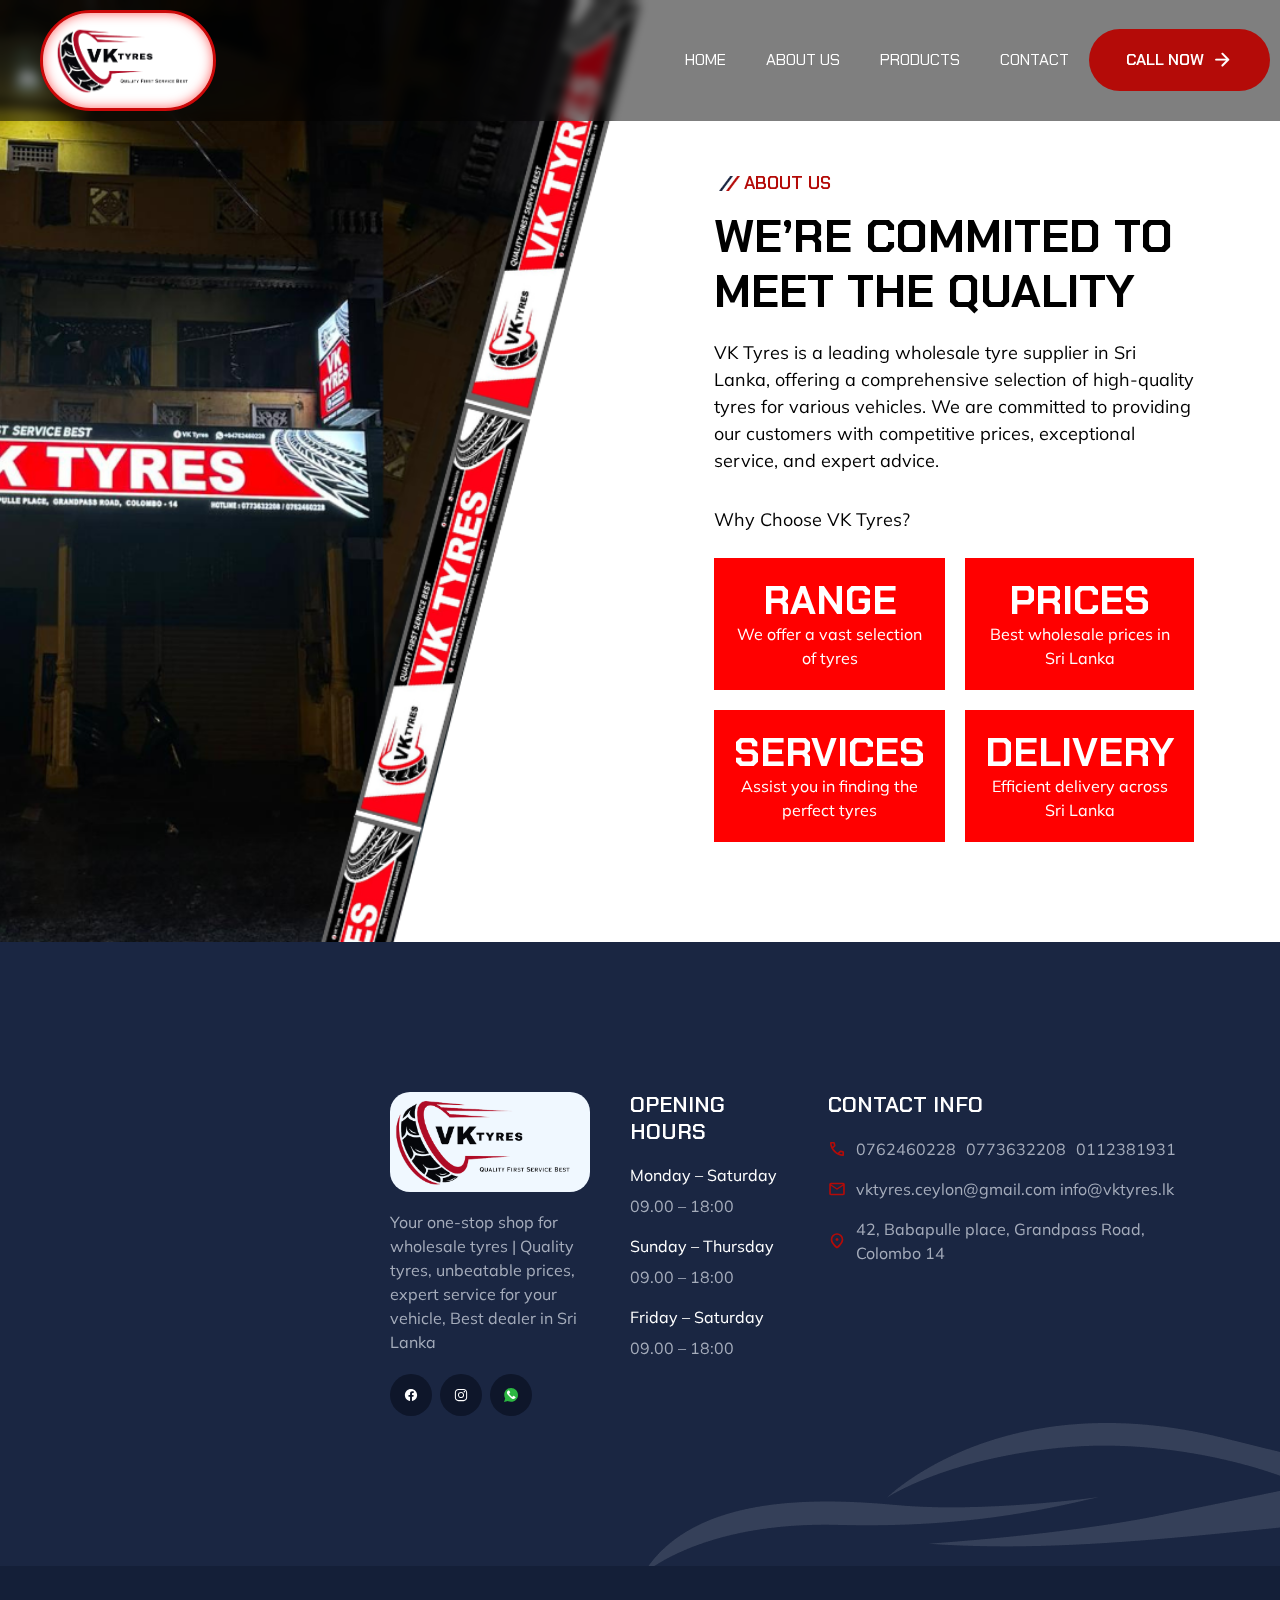
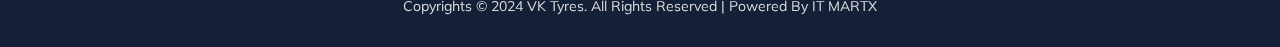
==== about.html @ d99afdb2 "xcvb" ====
<!DOCTYPE html>
<html lang="en">

<head>
  <meta charset="UTF-8">
  <meta http-equiv="X-UA-Compatible" content="IE=edge">
  <meta name="viewport" content="width=device-width, initial-scale=1.0">
  <title>VK Tyres - About Us</title>
  <meta name="title" content="VK Tyres Sri Lanka">
  <meta name="description" content="This is a tyre shop Sri Lanka">
  <link rel="shortcut icon" href="./favicon.svg" type="image/svg+xml">
  <link rel="stylesheet" href="font-awesome/css/font-awesome.min.css">
  <link rel="preconnect" href="https://fonts.googleapis.com">
  <link rel="preconnect" href="https://fonts.gstatic.com" crossorigin>
  <link href="https://fonts.googleapis.com/css2?family=Chakra+Petch:wght@400;600;700&family=Mulish&display=swap" rel="stylesheet">
  <link rel="stylesheet" href="https://fonts.googleapis.com/css2?family=Material+Symbols+Rounded:opsz,wght,FILL,GRAD@40,600,0,0">
  <link rel="stylesheet" href="./assets/css/style.css">
</head>

<body>
  <header class="headerB">
 
    <div class="containerB">
      <a href="index.html" class="logoB">
        <div class="logoclass">
          <img src="./assets/images/VKtyre.png" width="128" height="63" alt="VK Tyres">
        </div>
      </a>
      <nav class="navbar" data-navbar>
        <ul class="navbar-list">
          <li><a href="index.html" class="navbar-link">Home</a></li>
          <li><a href="about.html" class="navbar-link">About Us</a></li>
          <li><a href="products.html" class="navbar-link">Products</a></li>
          <li><a href="contact.html" class="navbar-link">Contact</a></li>
        </ul>
      </nav>
      <a href="tel:+94762460228" class="btn btn-primary">
        <span class="span">Call Now</span>
        <span class="material-symbols-rounded">arrow_forward</span>
      </a>
      <button class="nav-toggle-btn" aria-label="toggle menu" data-nav-toggler>
        <span class="nav-toggle-icon icon-1"></span>
        <span class="nav-toggle-icon icon-2"></span>
        <span class="nav-toggle-icon icon-3"></span>
      </button>
   
</div>
  </header>

  <main>
    <section id="about" class="section about has-before" aria-labelledby="about-label">
      <div class="container">
        <figure class="about-banner"></figure>
        <div class="about-content">
          <p class="section-subtitle :light">About Us</p>
          <h2 class="h2 section-title">We’re Commited to Meet the Quality</h2>
          <p class="section-text">VK Tyres is a leading wholesale tyre supplier in Sri Lanka, offering a comprehensive selection of high-quality tyres for various vehicles. We are committed to providing our customers with competitive prices, exceptional service, and expert advice.</p>
          <br />
          <p class="section-text">Why Choose VK Tyres?</p>
          <ul class="about-list">
            <li class="about-item">
              <p><strong class="display-1 strong">Range</strong> We offer a vast selection of tyres</p>
            </li>
            <li class="about-item">
              <p><strong class="display-1 strong">Prices</strong> Best wholesale prices in Sri Lanka</p>
            </li>
            <li class="about-item">
              <p><strong class="display-1 strong">Services</strong> Assist you in finding the perfect tyres</p>
            </li>
            <li class="about-item">
              <p><strong class="display-1 strong">Delivery</strong> Efficient delivery across Sri Lanka</p>
            </li>
          </ul>
        </div>
      </div>
    </section>
  </main>

  <!-- Footer Section -->
  <footer class="footer">
    <div class="footer-top section">
      <div class="container">
        <div class="footer-brand">
          <a href="index.html" class="logo">
            <img src="./assets/images/VKtyre.png" width="128" height="63" alt="VK Tyres" style="background-color: aliceblue; border-radius: 20px;">
          </a>
          <p class="footer-text">
            Your one-stop shop for wholesale tyres | Quality tyres, unbeatable prices, expert service for your vehicle, Best dealer in Sri Lanka
          </p>
          <ul class="social-list">
            <li><a href="#" class="social-link"><img src="./assets/images/facebook.svg" alt="facebook"></a></li>
            <li><a href="#" class="social-link"><img src="./assets/images/instagram.svg" alt="instagram"></a></li>
            <li><a href="#" class="social-link"><img src="./assets/images/whatsapp-svgrepo-com footer.svg" alt="whatsapp"></a></li>
          </ul>
        </div>
        <ul class="footer-list">
          <li>
            <p class="h3">Opening Hours</p>
          </li>
          <li>
            <p class="p">Monday – Saturday</p>
            <span class="span">09.00 – 18:00</span>
          </li>
          <li>
            <p class="p">Sunday – Thursday</p>
            <span class="span">09.00 – 18:00</span>
          </li>
          <li>
            <p class="p">Friday – Saturday</p>
            <span class="span">09.00 – 18:00</span>
          </li>
        </ul>
        <ul class="footer-list">
          <li>
            <p class="h3">Contact Info</p>
          </li>
          <li>
            <a href="tel:+94762460228" class="footer-link">
              <span class="material-symbols-rounded">call</span>
              <span class="span">0762460228</span>
              <span class="span">0773632208</span>
              <span class="span">0112381931</span>
            </a>
          </li>
          <li>
            <a href="mailto:info@vktyres.lk" class="footer-link">
              <span class="material-symbols-rounded">mail</span>
              <span class="span">vktyres.ceylon@gmail.com info@vktyres.lk</span>
            </a>
          </li>
          <li>
            <address class="footer-link address">
              <span class="material-symbols-rounded">location_on</span>
              <span class="span">42, Babapulle place, Grandpass Road, Colombo 14</span>
            </address>
          </li>
        </ul>
      </div>
      <img src="./assets/images/footer-shape-3.png" width="637" height="173" loading="lazy" alt="Shape" class="shape shape-3 move-anim">
    </div>
    <div class="footer-bottom">
      <div class="container">
        <p class="copyright">Copyrights © 2024 VK Tyres. All Rights Reserved | Powered By IT MARTX</p>
        <img src="./assets/images/tyreslider.png" width="805" height="652" loading="lazy" alt="Red Car" class="shape shape-1 move-anim slideimg">
      </div>
    </div>
  </footer>

  <button id="scrollToTopBtn" title="Go to top">
    <span class="material-symbols-rounded">arrow_upward</span>
  </button>

  <script>
    let mybutton = document.getElementById("scrollToTopBtn");
    window.onscroll = function() {
      scrollFunction();
    };

    function scrollFunction() {
      if (document.body.scrollTop > 20 || document.documentElement.scrollTop > 20) {
        mybutton.style.display = "block";
      } else {
        mybutton.style.display = "none";
      }
    }

    mybutton.onclick = function() {
      document.body.scrollTop = 0;
      document.documentElement.scrollTop = 0;
    };
  </script>
  <script src="./assets/js/script.js"></script>
</body>

</html>
---- assets/css/style.css ----
:root {

  /**
   * colors
   */

  --international-orange-engineering: hsl(1, 91%, 37%);
  --cadet-blue-creyola: hsl(222, 14%, 69%);
  --oxford-blue-1: hsl(222, 47%, 15%);
  --oxford-blue-2: hsl(222, 44%, 14%);
  --oxford-blue-3: hsl(222, 50%, 11%);
  --sonic-silver: hsl(0, 0%, 44%);
  --space-cadet: hsl(222, 44%, 18%);
  --pastel-pink: hsl(1, 53%, 75%);
  --eerie-black: hsl(0, 0%, 15%);
  --light-gray: hsl(0, 0%, 80%);
  --white: hsl(0, 0%, 100%);

  /**
   * typography
   */

  --ff-chakra-petch: 'Chakra Petch', sans-serif;
  --ff-mulish: 'Mulish', sans-serif;
  
  --fs-1: 3.5rem;
  --fs-2: 3rem;
  --fs-3: 2.4rem;
  --fs-4: 1.8rem;
  --fs-5: 1.4rem;
  --fs-6: 1.2rem;
  
  --fw-400: 400;
  --fw-600: 600;
  --fw-700: 700;

  /**
   * spacing
   */

  --section-padding: 60px;

  /**
   * box shadow
   */

  --shadow: 0px 0px 100px 0px hsl(216, 9%, 90%);

  /**
   * border radius
   */

  --radius-pill: 100px;
  --radius-circle: 50%;

  /**
   * transition
   */

  --transition: 0.25s ease;
  --cubic-out: cubic-bezier(0.05, 0.83, 0.52, 0.97);

}





/*-----------------------------------*\
  #RESET
\*-----------------------------------*/

*,
*::before,
*::after {
  margin: 0;
  padding: 0;
  box-sizing: border-box;
}

li { list-style: none; }

a,
img,
span,
button { display: block; }

a {
  color: inherit;
  text-decoration: none;
}

img { height: auto; }

button {
  background: none;
  border: none;
  font: inherit;
  cursor: pointer;
}

address { font-style: normal; }

html {
  font-family: var(--ff-mulish);
  font-size: 10px;
  scroll-behavior: smooth;
}

body {
  background-color: var(--white);
  color: var(--sonic-silver);
  font-size: 1.6rem;
  line-height: 1.5;
}

:focus-visible { outline-offset: 4px; }

::-webkit-scrollbar { width: 10px; }

::-webkit-scrollbar-track { background-color: hsl(0, 0%, 98%); }

::-webkit-scrollbar-thumb { background-color: hsl(0, 0%, 80%); }

::-webkit-scrollbar-thumb:hover { background-color: hsl(0, 0%, 70%); }




.logoclass{
  padding-inline: 16px;
  background-color: rgb(255, 255, 255); 
  backdrop-filter: blur(7px) saturate(180%); 
  -webkit-backdrop-filter: blur(7px) saturate(180%); 
  border: 3px solid rgb(204, 9, 9); 
  border-radius: 100px; 
  box-shadow: 0 0 12px rgba(255, 0, 0, 0.604) inset;
  padding: 10px;
}
/*-----------------------------------*\
  #REUSED STYLE
\*-----------------------------------*/

.container { padding-inline: 16px;
 }
 .containerH { padding-inline: 16px;
  max-width: 540px;
  width: 100%;
  margin-inline: auto;
  display: flex;
  justify-content: space-between;
  align-items: center;
  display: grid;
  gap: 30px;
 }



.material-symbols-rounded {
  --fs: 1em;
  font-variation-settings: 'FILL' 0, 'wght' 600, 'GRAD' 0, 'opsz' 40;
  font-size: var(--fs);
  width: 1em;
  overflow: hidden;
}

.has-bg-image {
  background-repeat: no-repeat;
  background-size: cover;
  background-position: left;
}

.section-subtitle {
  max-width: max-content;
  font-family: var(--ff-chakra-petch);
  font-size: var(--fs-5);
  font-weight: var(--fw-600);
  text-transform: uppercase;
  margin-block-end: 12px;
  margin-inline: auto;
}

.section-subtitle::before {
  content: "";
  display: inline-block;
  height: 15px;
  width: 30px;
  margin-block-end: -2px;
  background-repeat: no-repeat;
  background-size: contain;
  background-position: center;
}

.section-subtitle.\:dark { color: var(--white); }

.section-subtitle.\:dark::before { background-image: url('../images/text-bars-light.png'); }

.section-subtitle.\:light { color: var(--international-orange-engineering); }

.section-subtitle.\:light::before { background-image: url('../images/text-bars-dark.png'); }

.section-title { text-align: center; }

.h1,
.h2,
.h3,
.display-1 {
  font-family: var(--ff-chakra-petch);
  font-weight: var(--fw-700);
  text-transform: uppercase;
}

.display-1 { font-size: var(--fs-1); }

.h1 {
  color: var(--white);
  font-size: var(--fs-2);
  line-height: 1.1;
  letter-spacing: 1px;
}

.h2,
.h3 {
  color: var(--eerie-black);
  font-weight: var(--fw-600);
  line-height: 1.2;
}

.h2 { font-size: var(--fs-3); }

.h3 { font-size: var(--fs-4); }

.btn {
  background-color: var(--international-orange-engineering);
  color: var(--white);
  max-width: max-content;
  font-family: var(--ff-chakra-petch);
  font-weight: var(--fw-600);
  text-transform: uppercase;
  display: flex;
  align-items: center;
  gap: 8px;
  padding: 12px 20px;
  border: 1px solid transparent;
  border-radius: var(--radius-pill);
  transition: var(--transition);
  will-change: transform;
}

.btn:is(:hover, :focus-visible) {
  transform: translateY(-5px);
  background-color: var(--oxford-blue-3);
  border-color: var(--white);
}

.move-anim { animation: moving 2s ease-in-out infinite alternate; }

@keyframes moving {
  0% { transform: translateY(0); }
  100% { transform: translateY(10px); }
}

.section { padding-block: var(--section-padding); }

.btn-link {
  font-family: var(--ff-chakra-petch);
  text-transform: uppercase;
  color: var(--international-orange-engineering);
  font-weight: var(--fw-700);
}

.w-100 { width: 100%; }

.img-holder {
  aspect-ratio: var(--width) / var(--height);
  background-color: var(--light-gray);
  overflow: hidden;
}

.img-cover {
  width: 100%;
  height: 100%;
  object-fit: cover;
}

.has-scrollbar {
  display: flex;
  align-items: center;
  gap: 30px;
  overflow-x: auto;
  scroll-snap-type: inline mandatory;
  padding-block-end: 20px;
}

.scrollbar-item {
  min-width: 100%;
  scroll-snap-align: start;
}

.has-scrollbar::-webkit-scrollbar { height: 16px; }

.has-scrollbar::-webkit-scrollbar-track {
  background-color: var(--pastel-pink);
  border-radius: 20px;
}

.has-scrollbar::-webkit-scrollbar-thumb {
  background-color: var(--international-orange-engineering);
  border-radius: 20px;
  border: 3px solid var(--pastel-pink);
}

.has-scrollbar::-webkit-scrollbar-button { width: 15%; }


#scrollToTopBtn {
  display: none; 
  position: fixed; 
  bottom: 20px; 
  right: 30px; 
  z-index: 99; 
  border: none;
  outline: none; 
  background-color: #e40707; 
  opacity: 80%;
  color: rgb(243, 243, 243); 
  cursor: pointer; 
  padding: 15px; 
  border-radius: 10px; 
  font-size: 18px;
}

#scrollToTopBtn:hover {
  background-color: #555; 
}



/*-----------------------------------*\
  #HEADER
\*-----------------------------------*/

.header .btn { display: none; }

.header {
  position: fixed;
  top: 0;
  left: 0;
  width: 100%;
  padding: 40px 15px;
  padding-inline-start: 40px;
  z-index: 1000; /* Ensure a high z-index */

}



.header .container {
  display: flex;
  justify-content: space-between;
  align-items: center;

}

.logo img { width: 200px; }

.nav-toggle-icon {
  width: 30px;
  height: 2px;
  background-color: var(--white);
  transition: var(--transition);
}

.nav-toggle-icon:not(:last-child) { margin-block-end: 7px; }

.nav-toggle-btn.active .icon-2 {
  opacity: 0;
  transform: translateX(-10px);
}

.nav-toggle-btn.active .icon-1 { transform: rotate(45deg) translate(8px, 8px); }

.nav-toggle-btn.active .icon-3 { transform: rotate(-45deg) translate(4px, -4px); }

.navbar {
  position: absolute;
  top: 100px;
  right: 30px;
  background-color: var(--international-orange-engineering);
  min-width: max-content;
  width: 30%;
  transform: translateY(20px);
  opacity: 0;
  visibility: hidden;
  transition: 0.25s var(--cubic-out);
  z-index: 2;
}

.navbar.active {
  transform: translateY(0);
  opacity: 1;
  visibility: visible;
  transition-duration: 0.5s;
}

.navbar-link {
  font-family: var(--ff-chakra-petch);
  font-size: var(--fs-5);
  text-transform: uppercase;
  color: var(--white);
  padding: 10px 20px;
  transition: var(--transition);
}

.navbar-link:is(:hover, :focus-visible) {
  background-color: var(--white);
  color: var(--international-orange-engineering);
}


/* Header two  */
.header .btn { display: none; }

.headerB {
  position: fixed;
  top: 0;
  left: 0;
  width: 100%;
  padding: 10px;
  padding-inline-start: 40px;
  z-index: 1000; 
  background-color: rgba(0, 0, 0, 0.5);

  /* Add glass effect styles */
  backdrop-filter: blur(5px); /* Blur the background for a glass-like effect */
  -webkit-backdrop-filter: blur(5px); /* For webkit browsers (Safari, Chrome) */
}



.headerB .containerB {
  display: flex;
  justify-content: space-between;
  align-items: center;

}

.logoB img { width: 150px; }

.nav-toggle-icon {
  width: 30px;
  height: 2px;
  background-color: var(--white);
  transition: var(--transition);
}

.nav-toggle-icon:not(:last-child) { margin-block-end: 7px; }

.nav-toggle-btn.active .icon-2 {
  opacity: 0;
  transform: translateX(-10px);
}

.nav-toggle-btn.active .icon-1 { transform: rotate(45deg) translate(8px, 8px); }

.nav-toggle-btn.active .icon-3 { transform: rotate(-45deg) translate(4px, -4px); }

.navbar {
  position: absolute;
  top: 100px;
  right: 30px;
  background-color: var(--international-orange-engineering);
  min-width: max-content;
  width: 30%;
  transform: translateY(20px);
  opacity: 0;
  visibility: hidden;
  transition: 0.25s var(--cubic-out);
  z-index: 2;
}

.navbar.active {
  transform: translateY(0);
  opacity: 1;
  visibility: visible;
  transition-duration: 0.5s;
}

.navbar-link {
  font-family: var(--ff-chakra-petch);
  font-size: var(--fs-5);
  text-transform: uppercase;
  color: var(--white);
  padding: 10px 20px;
  transition: var(--transition);
}

.navbar-link:is(:hover, :focus-visible) {
  background-color: var(--white);
  color: var(--international-orange-engineering);
}




/*-----------------------------------*\
  #HERO
\*-----------------------------------*/

.hero {
  position: relative;
  padding-block-start: calc(var(--section-padding) + 70px);
  text-align: center;
  z-index: 1;
  overflow: hidden;
}

.hero .container {
  display: grid;
  gap: 30px;
  
}

.hero .section-subtitle { text-transform: unset; }

.hero .section-text {
  color: var(--white);
  margin-block: 14px 18px;
}

.hero .btn { margin-inline: auto; }

.hero-banner { aspect-ratio: var(--width) / var(--height); }

.hero-banner img {
  position: absolute;
  bottom: 0;
  right: 0;
  width: 90%;
  z-index: -1;
}





/*-----------------------------------*\
  #ABOUT
\*-----------------------------------*/

.about {
  background-color: white;
  color:black;
  text-align: center;
  padding-block-start: calc(var(--section-padding) + 70px);
}

.about .container {
  display: grid;
  gap: 50px;
}

.about .section-title { color:black; }

.about .section-text:nth-child(3) { margin-block: 12px 8px; }

.about-list {
  display: grid;
  gap: 25px;
  margin-block-start: 25px;
}

.about-item {
  background-color: red;
  padding: 40px 20px;
  transition: var(--transition);
  color: white;
}

.about-item:hover {
  background-color: rgb(0, 0, 5);
  transform: translateY(-8px);
  color: white;
}

.about-item .strong {
  display: block;
  line-height: 1.1;
}







/*-----------------------------------*\
  #FOOTER
\*-----------------------------------*/

.footer { color: var(--cadet-blue-creyola); }

.footer .shape { display: none; }

.footer-top { background-color: var(--space-cadet); }

.footer-top .container {
  display: grid;
  gap: 40px;
}

.footer-text { margin-block: 18px 20px; }

.social-list {
  display: flex;
  gap: 8px;
}

.social-link {
  background-color: var(--oxford-blue-3);
  padding: 14px;
  border-radius: var(--radius-circle);
  transition: var(--transition);
}

.social-link:is(:hover, :focus-visible) {
  background-color: var(--international-orange-engineering);
  transform: translateY(-5px);
}

.footer .h3 {
  color: var(--white);
  margin-block-end: 18px;
}

.footer-list .p {
  color: var(--white);
  font-weight: var(--fw-400);
  margin-block-end: 7px;
}

.footer-list li:not(:first-child) { margin-block-start: 16px; }

.footer-link {
  display: flex;
  align-items: center;
  gap: 10px;
}

.footer-link:is(:hover, :focus-visible) { color: var(--international-orange-engineering); }

.footer-link .material-symbols-rounded {
  flex-shrink: 0;
  font-size: 1.8rem;
  color: var(--international-orange-engineering);
}

.footer-bottom {
  background-color: var(--oxford-blue-1);
  padding-block: 20px;
}

.copyright {
  text-align: center;
  font-size: var(--fs-6);
  color: #ddd;
}






/* product section  */

.section.products {
  padding: 50px 0;
  background-color: #f8f8f8;
  color: black;
  padding-block-start: calc(var(--section-padding) + 70px);
}

.section-subtitle {
  color: #ff0000;
}

.section-title {
  color: #000000;
  margin-bottom: 20px;
}

.product-categories {
  display: flex;
  flex-wrap: wrap;
  gap: 15px;
  justify-content: center;
  margin-bottom: 30px;
}

.category-btn {
  background-color: #ff0000;
  border: none;
  color: #fff;
  padding: 10px 20px;
  cursor: pointer;
  font-weight: bold;
}

.category-btn:hover {
  background-color: #cc0000;
}

.product-list {
  display: grid;
  grid-template-columns: repeat(auto-fit, minmax(200px, 1fr));
  gap: 20px;
}

.product-card {
  background-color: #dbd6d600;
  padding: 20px;
  text-align: center;
  border: 1px solid #d60303;
 border-radius: 20px;
}



.product-image {
  width: 100%;
  height: 350px;
  border-radius: 15px;
  object-fit: cover;
}

.product-name {
  color: #050505;
  margin-top: 10px;
  font-weight: bold;
}

@media (max-width: 768px) {
  .product-categories {
    flex-direction: column;
  }

  .category-btn {
    width: 100%;
    margin-bottom: 10px;
  }

  .product-list {
    grid-template-columns: 1fr;
  }

  .product-card {
    padding: 15px;
  }

  .product-image {
    height: 250px;
  }
}
/* product section end  */



/* contact */

/* Contact Section Styles */
.contact-section {
  padding: 40px 20px;
  background-image: url(../images/storeimg.jpeg);
  padding-block-start: calc(var(--section-padding) + 70px);
}

.contactbody {
  background-color: #000;
}

.containerrr {
  max-width: 1200px;
  margin: auto;
  padding: 0 20px;
}

.contact-section h2 {
  text-align: center;
  margin-bottom: 30px;
  color: #ffffff;
  font-size: 2.5em;
  text-transform: uppercase;
}

.contact-details {
  display: flex;
  flex-wrap: wrap;
  justify-content: space-between;
}

.contact-item {
  flex: 1 1 45%;
  background: rgba(255, 255, 255, 0.1); /* Semi-transparent white background */
  backdrop-filter: blur(10px); /* Add blur effect */
  -webkit-backdrop-filter: blur(10px); /* Forwebkit browsers */
  margin: 10px;
  padding: 20px;
  box-shadow: 0 0 15px rgba(0, 0, 0, 0.1); /* Subtle inset shadow */
  border-radius: 10px;
  transition: transform 0.3s;
}

.contact-item:hover {
  transform: scale(1.05);
}

.contact-item h3 {
  margin-bottom: 10px;
  color: #e8dede;
  font-size: 1.5em;
}

.contact-item p {
  margin-bottom: 10px;
  color: #ddd;
  font-size: 1.1em;
}

/* Media Queries */
@media (max-width: 768px) {
  .contact-item {
      flex: 1 1 100%;
  }

  .contact-section h2 {
      font-size: 2em;
  }

  .contact-item h3 {
      font-size: 1.3em;
  }

  .contact-item p {
      font-size: 1em;
  }
}

@media (max-width: 480px) {
  .contact-section {
      padding: 20px 10px;
  }

  .containerrr {
      padding: 0 10px;
  }

  .contact-section h2 {
      font-size: 1.8em;
  }

  .contact-item {
      margin: 10px 0;
  }

  .contact-item h3 {
      font-size: 1.2em;
  }

  .contact-item p {
      font-size: 0.9em;
  }
}

/* contact end  */

  




/*-----------------------------------*\
  #MEDIA QUERIES
\*-----------------------------------*/

/**
 * responsive for large than 575px screen
 */

@media (min-width: 575px) {

  /**
   * CUSTOM PROPERTY
   */

  :root {

    /**
     * typography
     */

    --fs-2: 4rem;
    --fs-3: 2.8rem;
    --fs-4: 2rem;

  }



  /**
   * REUSED STYLE
   */

  .container {
    max-width: 540px;
    width: 100%;
    margin-inline: auto;
  }

  .section-subtitle { --fs-5: 1.6rem; }

  .h2 { font-weight: var(--fw-700); }



  /**
   * HERO
   */

  .hero .container { max-width: unset; }

  .hero-content {
    max-width: 520px;
    margin-inline: auto;
  }

  .hero .section-text { font-size: 1.8rem; }



  /**
   * SERVICE
   */

  .service .section-title { margin-block-end: 30px; }

  .service-list {
    display: grid;
    grid-template-columns: 1fr 1fr;
    gap: 30px;
    margin-block-end: 40px;
  }



  /**
   * ABOUT
   */

  .about-list {
    grid-template-columns: 1fr 1fr;
    gap: 20px;
  }

  .about-item { padding-block: 20px; }



  /**
   * WORK
   */

  .scrollbar-item { min-width: calc(50% - 15px); }



  /**
   * FOOTER
   */

  .footer-top {
    position: relative;
    overflow: hidden;
  }

  .footer-top .container { grid-template-columns: 1fr 1fr; }

  .footer .shape-3 {
    display: block;
    position: absolute;
    bottom: -30px;
    right: 0;
  }

  .slideimg{
    padding-right: 200px;
  }

}





/**
 * responsive for large than 768px screen
 */

@media (min-width: 768px) {

  /**
   * CUSTOM PROPERTY
   */

  :root {

    /**
     * typography
     */

    --fs-1: 4rem;
    --fs-2: 5rem;
    --fs-3: 3.4rem;

  }



  /**
   * REUSED STYLE
   */

  .container,
  .hero-content { max-width: 720px; }

  .btn { padding: 16px 32px; }

  .section-subtitle { --fs-5: 1.8rem; }

  .section-title:not(.h1) {
    max-width: 500px;
    margin-inline: auto;
  }



  /**
   * HERO
   */

  .hero { --section-padding: 120px; }

  .hero .section-text { margin-block-end: 30px; }



  /**
   * SERVICE
   */

  .service-banner {
    display: block;
    position: relative;
  }

  .service-list { grid-template-columns: repeat(3, 1fr); }

  .service-banner img {
    position: absolute;
    top: 0;
    left: -25%;
    margin-block-start: 15%;
    width: 150%;
    transform-origin: top;
  }



  /**
   * ABOUT
   */
   
  .about-banner { max-width: max-content; }

  .about-banner,
  .about .section-text { margin-inline: auto; }

  .about .section-text { max-width: 520px; }



  /**
   * FOOTER
   */

  .footer-top .container { grid-template-columns: 1fr 0.9fr 0.9fr; }

  .copyright { --fs-6: 1.4rem; }

}





/**
 * responsive for large than 992px screen
 */

@media (min-width: 992px) {

  /**
   * CUSTOM PROPERTY
   */

  :root {

    /**
     * typography
     */

    --fs-2: 4.4rem;
    --fs-3: 3.8rem;
    --fs-4: 2.2rem;

    /**
     * spacing
     */

    --section-padding: 100px;

  }



  /**
   * REUSED STYLE
   */

  .container { max-width: 960px; }

  .section-text,
  .card-text { font-size: 1.8rem; }



  /**
   * HEADER
   */

  .nav-toggle-btn { display: none; }

  .header .container { gap: 30px; }

  .navbar,
  .navbar.active {
    all: unset;
    display: block;
    margin-inline-start: auto;
  }

  .navbar-list { display: flex; }

  .navbar-link {
    position: relative;
    font-size: unset;
  }

  .navbar-link:is(:hover, :focus-visible) {
    background: none;
    color: var(--white);
  }

  .navbar-link::after {
    content: url("../images/nav-before-img.png");
    position: absolute;
    bottom: -8px;
    left: 50%;
    transform: translateX(-50%);
    opacity: 0;
  }

  .navbar-link:is(:hover, :focus-visible)::after { opacity: 1; }

  .header .btn {
    display: flex;
    padding: 12px 24px;
    font-size: var(--fs-5);
  }



  /**
   * HERO
   */

  .hero {
    text-align: left;
    padding-block-end: 80px;
  }

  .hero .container {
    max-width: 960px;
    grid-template-columns: 1fr 1fr;
  }

  .hero :is(.section-subtitle, .btn) { margin-inline: 0; }

  .hero .section-title { text-align: left; }

  .hero-banner img { width: 55%; }



  /**
   * SERVICE
   */

  .service-card .card-text {
    padding-inline: 25px;
    line-height: 1.45;
    margin-block-end: 15px;
  }

  .service-list li:nth-child(-2n+3) { margin-block-start: 90px; }

  .service-list li:nth-child(4) { margin-inline-end: 60px; }

  .service-list li:nth-child(6) { margin-inline-start: 60px; }

  .service-banner img {
    left: -55%;
    margin-block-start: -30%;
    width: 210%;
  }



  /**
   * ABOUT
   */

  .about {
    position: relative;
    z-index: 1;
  }

  .about,
  .about .section-title { text-align: left; }

  .about .container {
    grid-template-columns: 1fr 0.75fr;
    gap: 30px;
  }

  .about .section-subtitle { margin-inline: 0; }

  .about-banner,
  .about-banner .w-100 { margin-inline: auto 0; }

  .about-banner .w-100 { width: 40%; }

  .about-item { text-align: center; }

  .about::before {
    content: "";
    position: absolute;
    top: 0;
    left: 0;
    right: 380px;
    width: 50%;
    height: 100%;
    background-image: url('../images/storeimg.png');
    background-repeat: no-repeat;
    background-size: cover;
    background-position: right;
    z-index: -1;
  }



  /**
   * WORK
   */

  .has-scrollbar { overflow-x: visible; }

  .scrollbar-item { min-width: calc(33.33% - 20px); }

}





/**
 * responsive for large than 1200px screen
 */

@media (min-width: 1200px) {

  /**
   * CUSTOM PROPERTY
   */

  :root {

    /**
     * typography
     */

    --fs-2: 5rem;
    --fs-3: 4.6rem;

  }



  /**
   * REUSED STYLE
   */

  .container,
  .hero .container { max-width: 1140px; }

  .btn { padding: 18px 36px; }

  .btn .material-symbols-rounded { --fs: 1.3em; }



  /**
   * HEADER
   */

  .header { padding-block: 25px; }

  .logo img { width: 200px; }

  .header .btn {
    font-size: unset;
    padding-block: 15px;
  }



  /**
   * HERO
   */

  .hero { padding-block: 250px 180px; }

  .hero .container { grid-template-columns: 1fr 0.9fr; }

  .hero .section-text {
    font-size: 2rem;
    padding-inline-end: 120px;
  }

  .hero-banner img { width: 70%; }



  /**
   * SERVICE
   */

  .service .section-title { max-width: 700px; }

  .service-list { margin-block-end: 70px; }

  .service-list li:nth-child(2) .card-text {
    padding-inline: 50px;
  }

  .service-list li:nth-child(-2n+3) {
    margin-block-start: 110px;
  }

  .service-list li:is(:nth-child(1), :nth-child(6)) {
    margin-inline-start: 75px;
  }

  .service-list li:is(:nth-child(3), :nth-child(4)) {
    margin-inline-end: 75px;
  }

  .service-banner img {
    width: max-content;
    left: -41%;
  }



  /**
   * WORK
   */

  .work-card .card-btn {
    font-size: 2.4rem;
    width: 55px;
    height: 55px;
  }



  /**
   * FOOTER
   */

  .footer-top { padding-block: 150px; }

  .footer-top .container { padding-inline-start: 25%; }

  .footer-bottom {
    position: relative;
    padding-block: 30px;
    z-index: 1;
  }

  .footer :is(.shape-1, .shape-2) {
    display: block;
    position: absolute;
    bottom: 0;
    width: 50%;
    pointer-events: none;
    z-index: -1;
  }

  .footer .shape-1 { left: -100px; }

  .footer .shape-2 { left: -50px; }

}





/**
 * responsive for large than 1400px screen
 */

@media (min-width: 1400px) {

  /**
   * CUSTOM PROPERTY
   */

  :root {

    /**
     * typography
     */

    --fs-2: 6rem;

    /**
     * spacing
     */

    --section-padding: 140px;

  }



  /**
   * REUSED STYLE
   */

  :is(.header, .hero) .container { max-width: 1280px; }

  .section-subtitle::before {
    height: 20px;
    margin-inline-end: 5px;
  }



  /**
   * HEADER
   */

  .header .btn { padding: 18px 36px; }



  /**
   * HERO
   */

  .hero { padding-block: 280px; }

  .hero .section-text { padding-inline-end: 90px; }

  .hero-banner img { width: 75%; }



  /**
   * ABOUT
   */

  .about::before { width: 55%; }

  .about-banner .w-100 { width: 50%; }



  /**
   * FOOTER
   */

  .footer-top .container { padding-inline-start: 20%; }

}
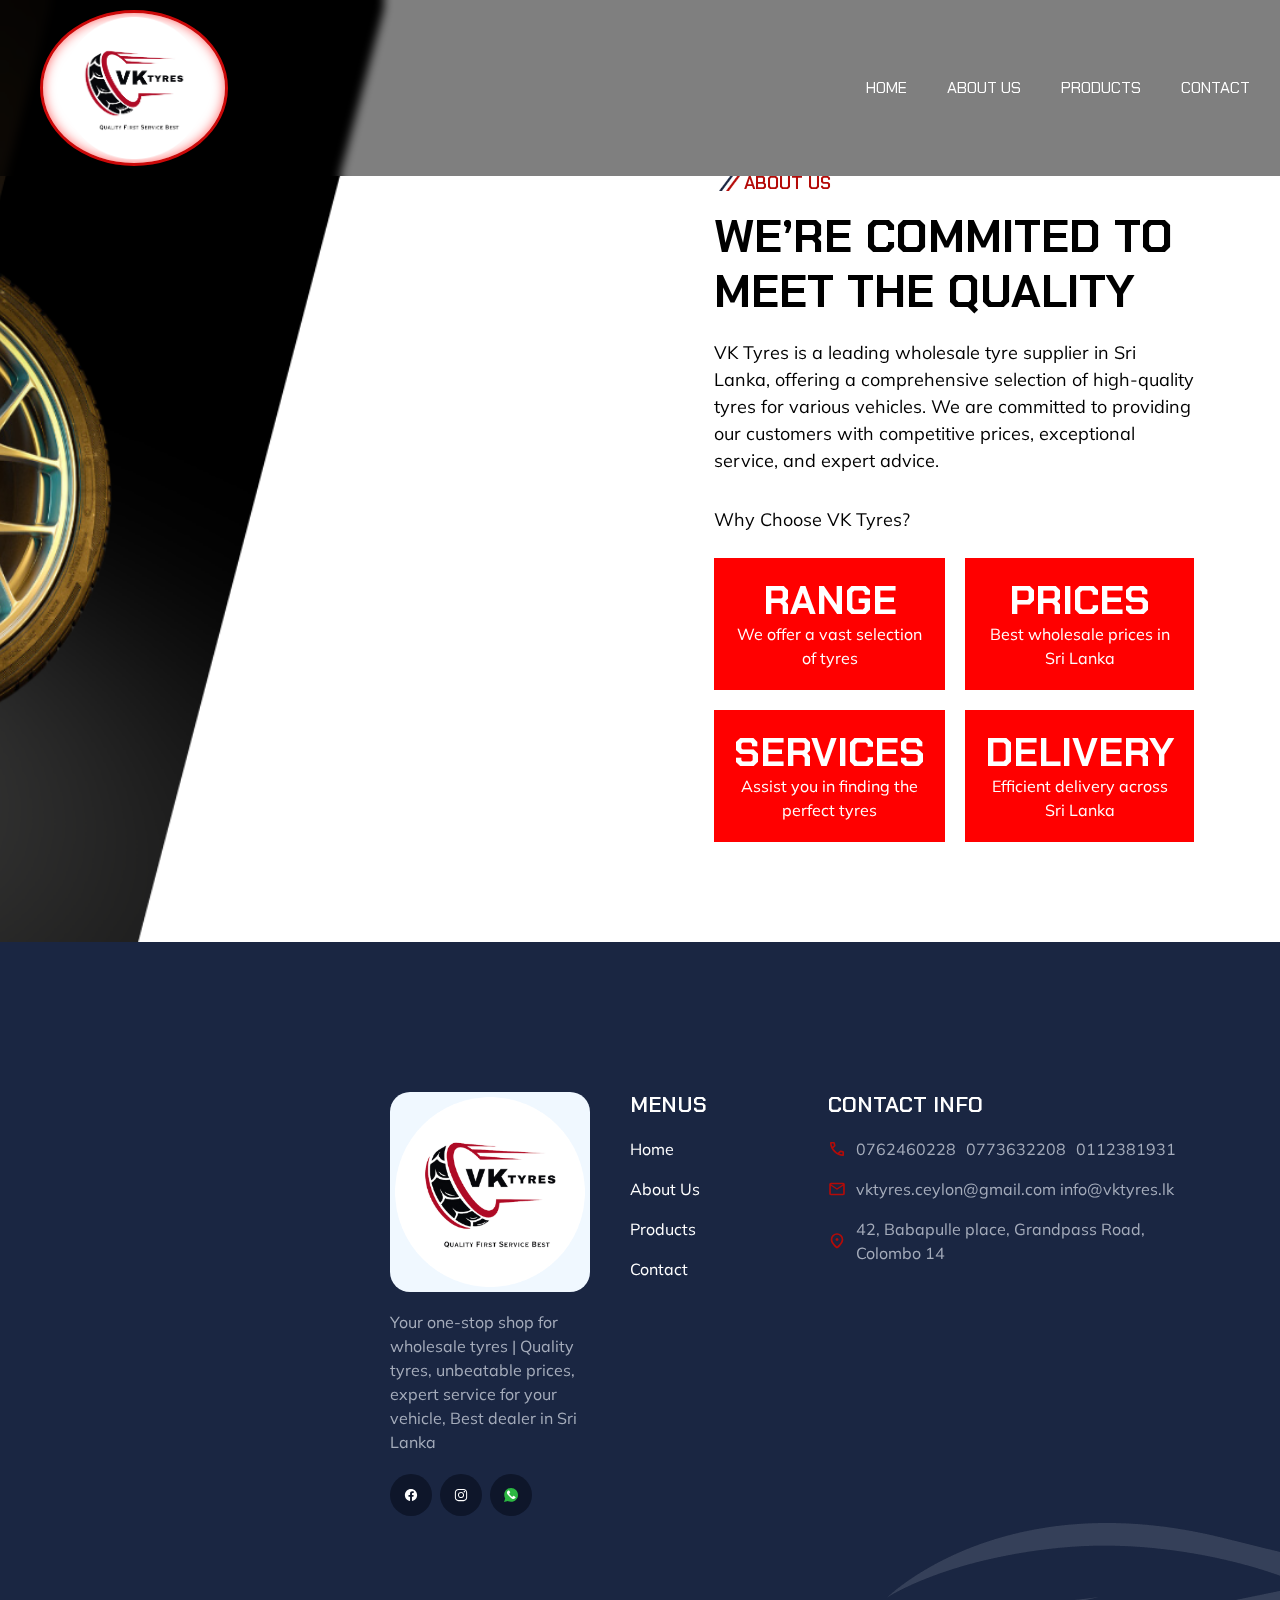
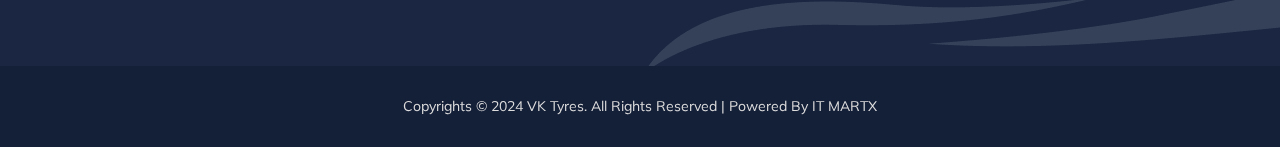
==== commit 2b3d6ff6: "june 6 update" ====
--- a/about.html
+++ b/about.html
@@ -34,10 +34,10 @@
           <li><a href="contact.html" class="navbar-link">Contact</a></li>
         </ul>
       </nav>
-      <a href="tel:+94762460228" class="btn btn-primary">
+      <!-- <a href="tel:+94762460228" class="btn btn-primary">
         <span class="span">Call Now</span>
         <span class="material-symbols-rounded">arrow_forward</span>
-      </a>
+      </a> -->
       <button class="nav-toggle-btn" aria-label="toggle menu" data-nav-toggler>
         <span class="nav-toggle-icon icon-1"></span>
         <span class="nav-toggle-icon icon-2"></span>
@@ -95,19 +95,21 @@
         </div>
         <ul class="footer-list">
           <li>
-            <p class="h3">Opening Hours</p>
+            <p class="h3">Menus</p>
           </li>
           <li>
-            <p class="p">Monday – Saturday</p>
-            <span class="span">09.00 – 18:00</span>
+            <a href="/index.html" class="p">Home</a>
+          
           </li>
           <li>
-            <p class="p">Sunday – Thursday</p>
-            <span class="span">09.00 – 18:00</span>
+            <a href="/about.html" class="p">About Us</a>
           </li>
           <li>
-            <p class="p">Friday – Saturday</p>
-            <span class="span">09.00 – 18:00</span>
+            <a href="/products.html" class="p">Products</a>
+          </li>
+
+          <li>
+            <a href="/contact.html" class="p">Contact</a>
           </li>
         </ul>
         <ul class="footer-list">
--- a/assets/css/style.css
+++ b/assets/css/style.css
@@ -134,9 +134,9 @@
   backdrop-filter: blur(7px) saturate(180%); 
   -webkit-backdrop-filter: blur(7px) saturate(180%); 
   border: 3px solid rgb(204, 9, 9); 
-  border-radius: 100px; 
+  border-radius: 100%; 
   box-shadow: 0 0 12px rgba(255, 0, 0, 0.604) inset;
-  padding: 10px;
+
 }
 /*-----------------------------------*\
   #REUSED STYLE
@@ -690,16 +690,21 @@
   margin-bottom: 20px;
 }
 
+.product-container {
+  display: flex;
+  gap: 20px;
+}
+
 .product-categories {
   display: flex;
-  flex-wrap: wrap;
+  flex-direction: column;
   gap: 15px;
-  justify-content: center;
+  justify-content: flex-start;
   margin-bottom: 30px;
 }
 
 .category-btn {
-  background-color: #ff0000;
+  background-color: #a61616;
   border: none;
   color: #fff;
   padding: 10px 20px;
@@ -713,23 +718,13 @@
 
 .product-list {
   display: grid;
-  grid-template-columns: repeat(auto-fit, minmax(200px, 1fr));
+  grid-template-columns: repeat(4, 1fr);
   gap: 20px;
 }
 
-.product-card {
-  background-color: #dbd6d600;
-  padding: 20px;
-  text-align: center;
-  border: 1px solid #d60303;
- border-radius: 20px;
-}
-
-
-
 .product-image {
-  width: 100%;
-  height: 350px;
+  height: 200px;
+  width: 200px;
   border-radius: 15px;
   object-fit: cover;
 }
@@ -741,8 +736,13 @@
 }
 
 @media (max-width: 768px) {
+  .product-container {
+    flex-direction: column;
+  }
+
   .product-categories {
-    flex-direction: column;
+    flex-direction: row;
+    flex-wrap: wrap;
   }
 
   .category-btn {
@@ -762,6 +762,8 @@
     height: 250px;
   }
 }
+
+
 /* product section end  */
 
 
@@ -771,18 +773,21 @@
 /* Contact Section Styles */
 .contact-section {
   padding: 40px 20px;
-  background-image: url(../images/storeimg.jpeg);
+  background-image: url(../images/tyrebg.jpg);
   padding-block-start: calc(var(--section-padding) + 70px);
+ 
 }
 
 .contactbody {
   background-color: #000;
+ 
 }
 
 .containerrr {
   max-width: 1200px;
   margin: auto;
   padding: 0 20px;
+  margin-bottom: 150px;
 }
 
 .contact-section h2 {
@@ -1268,9 +1273,9 @@
     top: 0;
     left: 0;
     right: 380px;
-    width: 50%;
+    width: 30%;
     height: 100%;
-    background-image: url('../images/storeimg.png');
+    background-image: url('../images/aboutbg.png');
     background-repeat: no-repeat;
     background-size: cover;
     background-position: right;
